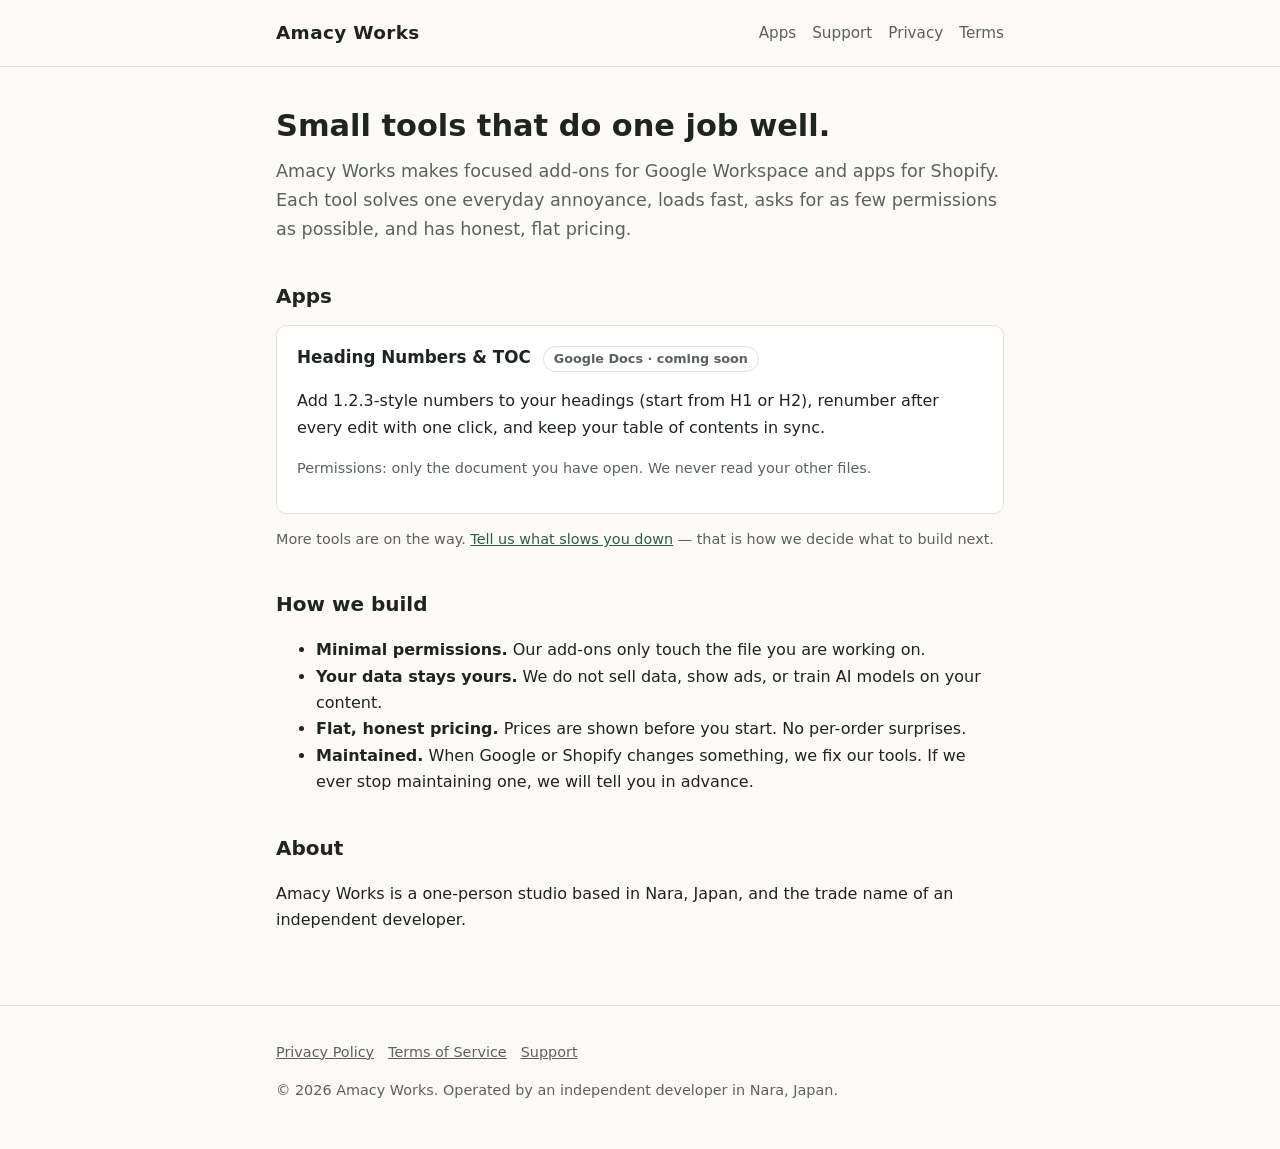
==== index.html @ e0637e9f "Add site pages (index, support, privacy, terms, style)" ====
<!doctype html>
<html lang="en"><head><meta charset="utf-8"><meta name="viewport" content="width=device-width,initial-scale=1"><title>Amacy Works</title><meta name="description" content="Small, focused tools for Google Workspace and Shopify, made carefully in Nara, Japan."><link rel="stylesheet" href="style.css"></head><body>
<header><div class="wrap"><a class="brand" href="index.html">Amacy Works</a><nav><a href="index.html#apps">Apps</a><a href="support.html">Support</a><a href="privacy.html">Privacy</a><a href="terms.html">Terms</a></nav></div></header>
<main><div class="wrap">
<h1>Small tools that do one job well.</h1>
<p class="lead">Amacy Works makes focused add-ons for Google Workspace and apps for Shopify. Each tool solves one everyday annoyance, loads fast, asks for as few permissions as possible, and has honest, flat pricing.</p>

<h2 id="apps">Apps</h2>
<div class="card">
<h3>Heading Numbers &amp; TOC <span class="tag">Google Docs · coming soon</span></h3>
<p>Add 1.2.3-style numbers to your headings (start from H1 or H2), renumber after every edit with one click, and keep your table of contents in sync.</p>
<p class="small">Permissions: only the document you have open. We never read your other files.</p>
</div>
<p class="small">More tools are on the way. <a href="support.html">Tell us what slows you down</a> — that is how we decide what to build next.</p>

<h2>How we build</h2>
<ul>
<li><strong>Minimal permissions.</strong> Our add-ons only touch the file you are working on.</li>
<li><strong>Your data stays yours.</strong> We do not sell data, show ads, or train AI models on your content.</li>
<li><strong>Flat, honest pricing.</strong> Prices are shown before you start. No per-order surprises.</li>
<li><strong>Maintained.</strong> When Google or Shopify changes something, we fix our tools. If we ever stop maintaining one, we will tell you in advance.</li>
</ul>

<h2>About</h2>
<p>Amacy Works is a one-person studio based in Nara, Japan, and the trade name of an independent developer.</p>

</div></main>
<footer><div class="wrap"><p><a href="privacy.html">Privacy Policy</a><a href="terms.html">Terms of Service</a><a href="support.html">Support</a></p><p>© 2026 Amacy Works. Operated by an independent developer in Nara, Japan.</p></div></footer>
</body></html>
---- style.css ----
:root{--bg:#fbfaf7;--fg:#1f2421;--muted:#5b625e;--accent:#2f5d46;--line:#e3e0d8;--card:#ffffff}
@media (prefers-color-scheme:dark){:root{--bg:#151816;--fg:#e8ebe9;--muted:#a3aba6;--accent:#8cc5a5;--line:#2c312e;--card:#1c201e}}
*{box-sizing:border-box}
body{margin:0;background:var(--bg);color:var(--fg);font:16px/1.65 system-ui,-apple-system,"Segoe UI",sans-serif}
.wrap{max-width:760px;margin:0 auto;padding:0 16px}
header{border-bottom:1px solid var(--line)}
header .wrap{display:flex;justify-content:space-between;align-items:center;gap:12px;flex-wrap:wrap;padding-top:18px;padding-bottom:18px}
.brand{font-weight:700;letter-spacing:.02em;color:var(--fg);text-decoration:none;font-size:1.15rem}
nav a{color:var(--muted);text-decoration:none;margin-left:16px;font-size:.95rem}
nav a:first-child{margin-left:0}
nav a:hover,a{color:var(--accent)}
main{padding:40px 0 56px}
h1{font-size:1.9rem;line-height:1.25;margin:0 0 12px}
h2{font-size:1.25rem;margin:36px 0 8px}
h3{font-size:1.05rem;margin:24px 0 6px}
.lead{color:var(--muted);font-size:1.1rem;margin:0 0 28px}
.card{background:var(--card);border:1px solid var(--line);border-radius:10px;padding:18px 20px;margin:12px 0}
.card h3{margin-top:0}
.tag{display:inline-block;font-size:.8rem;color:var(--muted);border:1px solid var(--line);border-radius:999px;padding:1px 10px;margin-left:6px}
.small{color:var(--muted);font-size:.9rem}
footer{border-top:1px solid var(--line);padding:20px 0 32px;color:var(--muted);font-size:.9rem}
footer a{color:var(--muted);margin-right:14px}
.todo{background:#fff3c4;color:#5a4500;padding:0 4px;border-radius:3px}
@media (prefers-color-scheme:dark){.todo{background:#4a3d0a;color:#ffe9a3}}
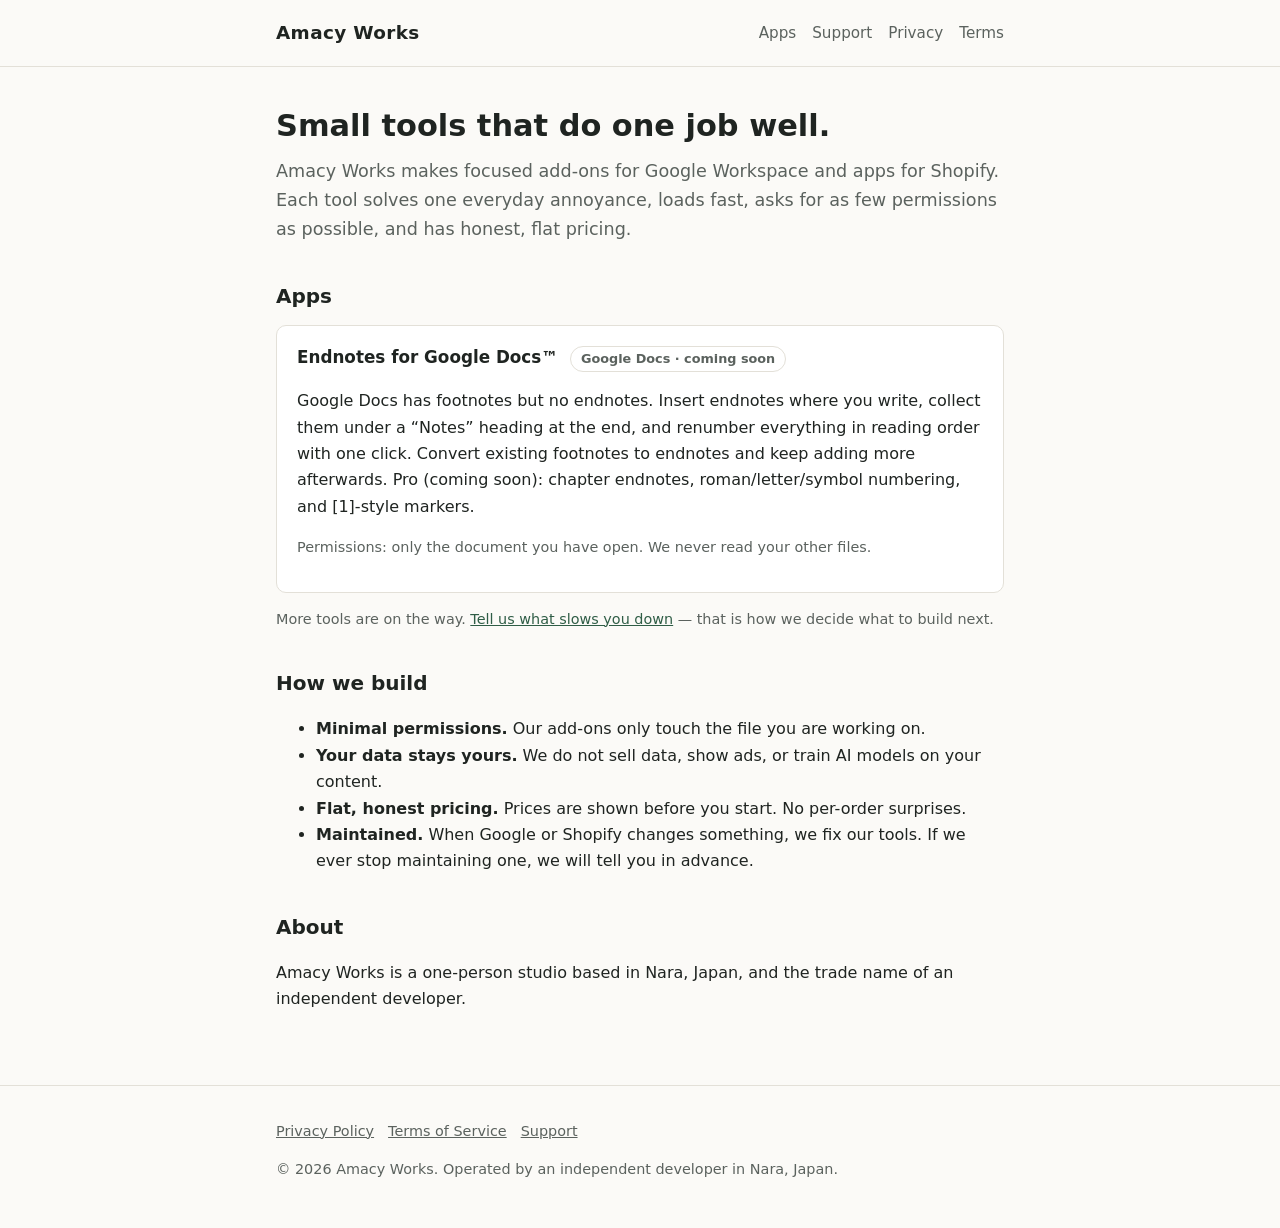
==== commit 75a2212f: "Feature Endnotes for Google Docs; update privacy examples" ====
--- a/index.html
+++ b/index.html
@@ -7,8 +7,8 @@
 
 <h2 id="apps">Apps</h2>
 <div class="card">
-<h3>Heading Numbers &amp; TOC <span class="tag">Google Docs · coming soon</span></h3>
-<p>Add 1.2.3-style numbers to your headings (start from H1 or H2), renumber after every edit with one click, and keep your table of contents in sync.</p>
+<h3>Endnotes for Google Docs&trade; <span class="tag">Google Docs · coming soon</span></h3>
+<p>Google Docs has footnotes but no endnotes. Insert endnotes where you write, collect them under a &ldquo;Notes&rdquo; heading at the end, and renumber everything in reading order with one click. Convert existing footnotes to endnotes and keep adding more afterwards. Pro (coming soon): chapter endnotes, roman/letter/symbol numbering, and [1]-style markers.</p>
 <p class="small">Permissions: only the document you have open. We never read your other files.</p>
 </div>
 <p class="small">More tools are on the way. <a href="support.html">Tell us what slows you down</a> — that is how we decide what to build next.</p>
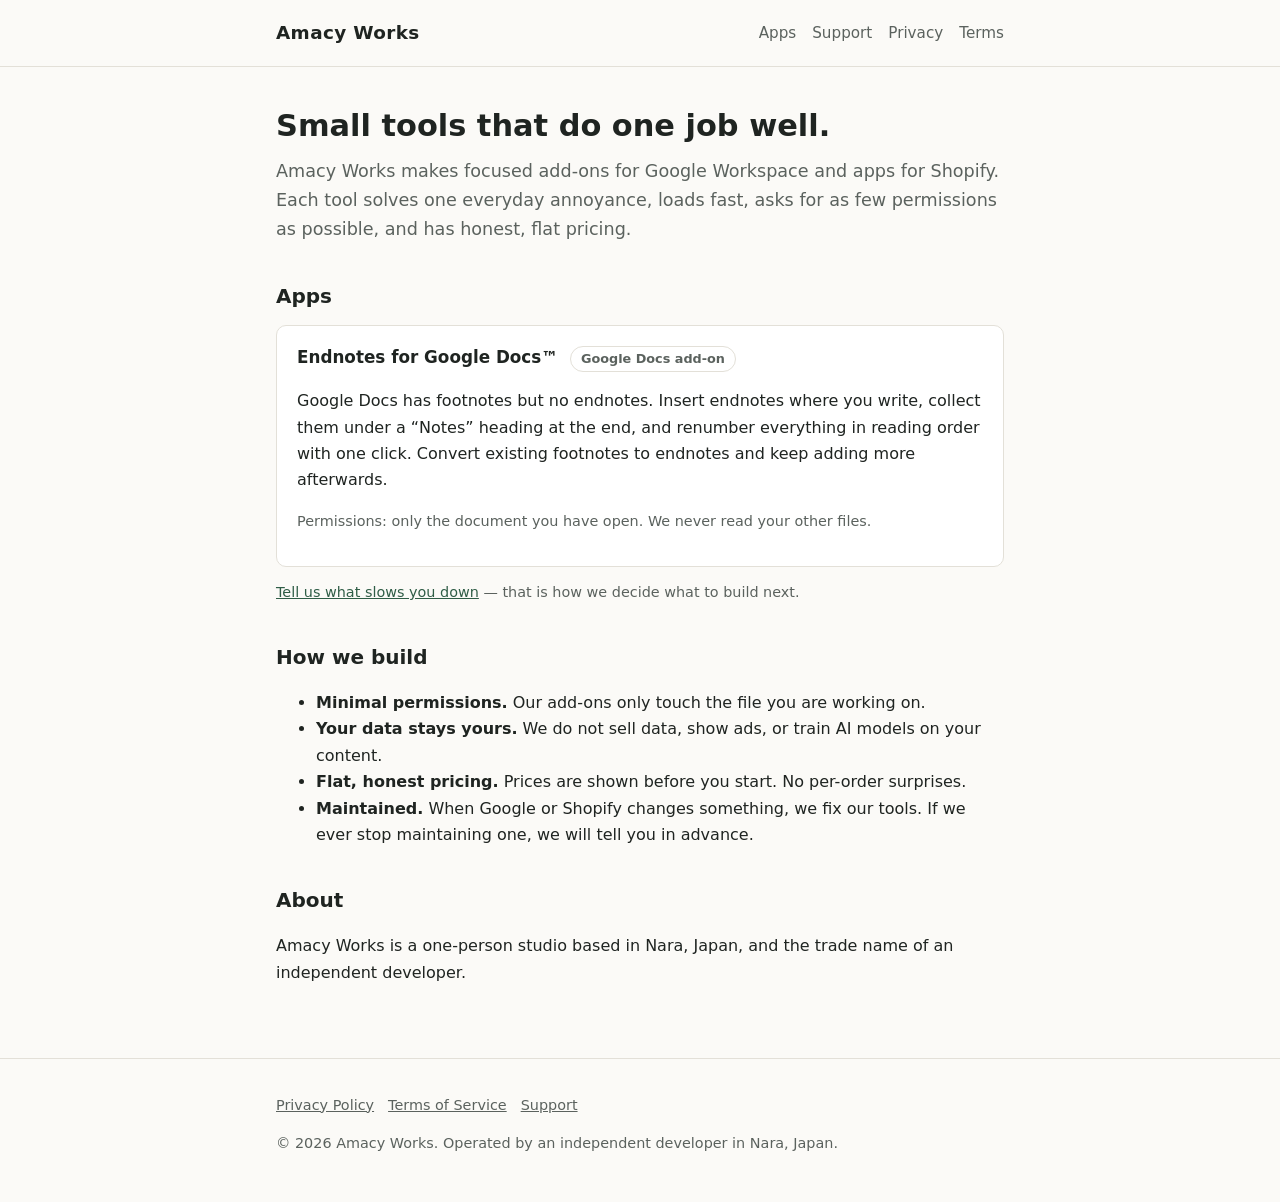
==== commit ad605902: "Remove coming-soon wording (Marketplace review feedback)" ====
--- a/index.html
+++ b/index.html
@@ -7,11 +7,11 @@
 
 <h2 id="apps">Apps</h2>
 <div class="card">
-<h3>Endnotes for Google Docs&trade; <span class="tag">Google Docs · coming soon</span></h3>
-<p>Google Docs has footnotes but no endnotes. Insert endnotes where you write, collect them under a &ldquo;Notes&rdquo; heading at the end, and renumber everything in reading order with one click. Convert existing footnotes to endnotes and keep adding more afterwards. Pro (coming soon): chapter endnotes, roman/letter/symbol numbering, and [1]-style markers.</p>
+<h3>Endnotes for Google Docs&trade; <span class="tag">Google Docs add-on</span></h3>
+<p>Google Docs has footnotes but no endnotes. Insert endnotes where you write, collect them under a &ldquo;Notes&rdquo; heading at the end, and renumber everything in reading order with one click. Convert existing footnotes to endnotes and keep adding more afterwards.</p>
 <p class="small">Permissions: only the document you have open. We never read your other files.</p>
 </div>
-<p class="small">More tools are on the way. <a href="support.html">Tell us what slows you down</a> — that is how we decide what to build next.</p>
+<p class="small"><a href="support.html">Tell us what slows you down</a> — that is how we decide what to build next.</p>
 
 <h2>How we build</h2>
 <ul>
